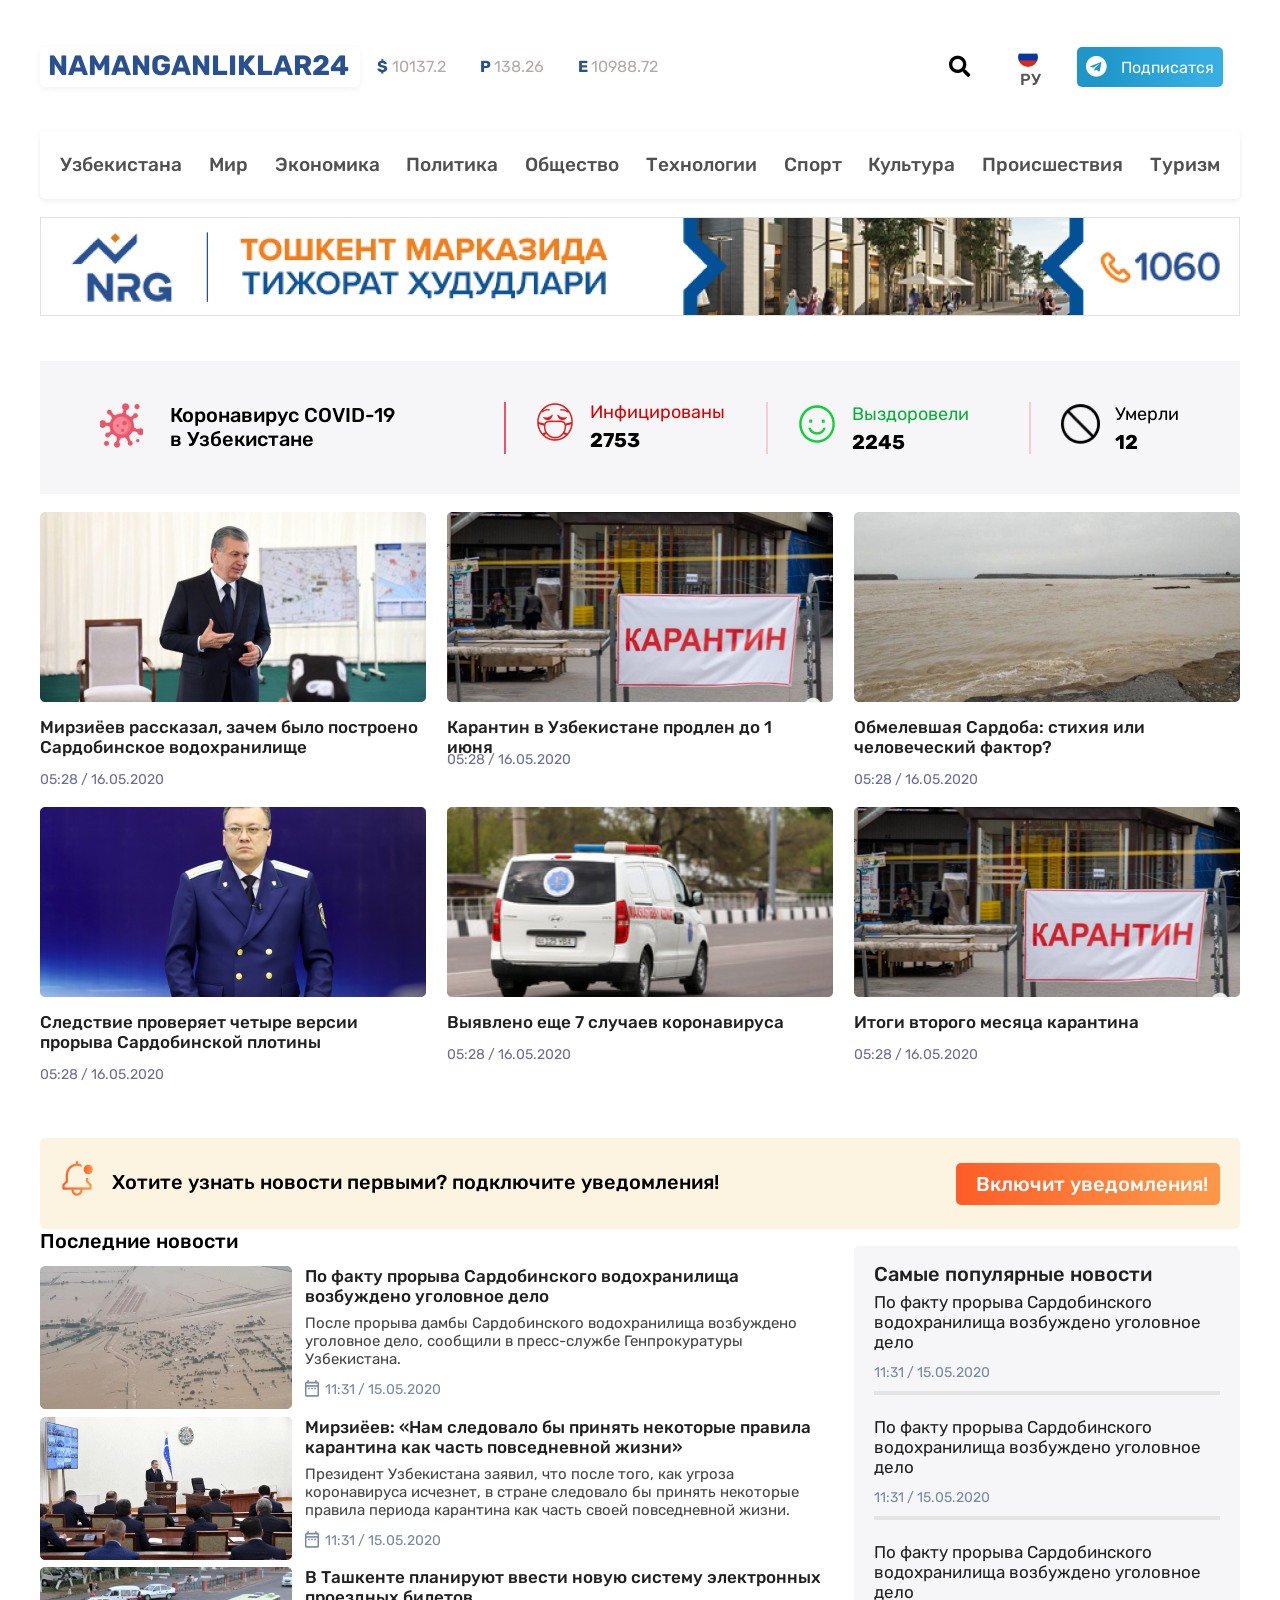
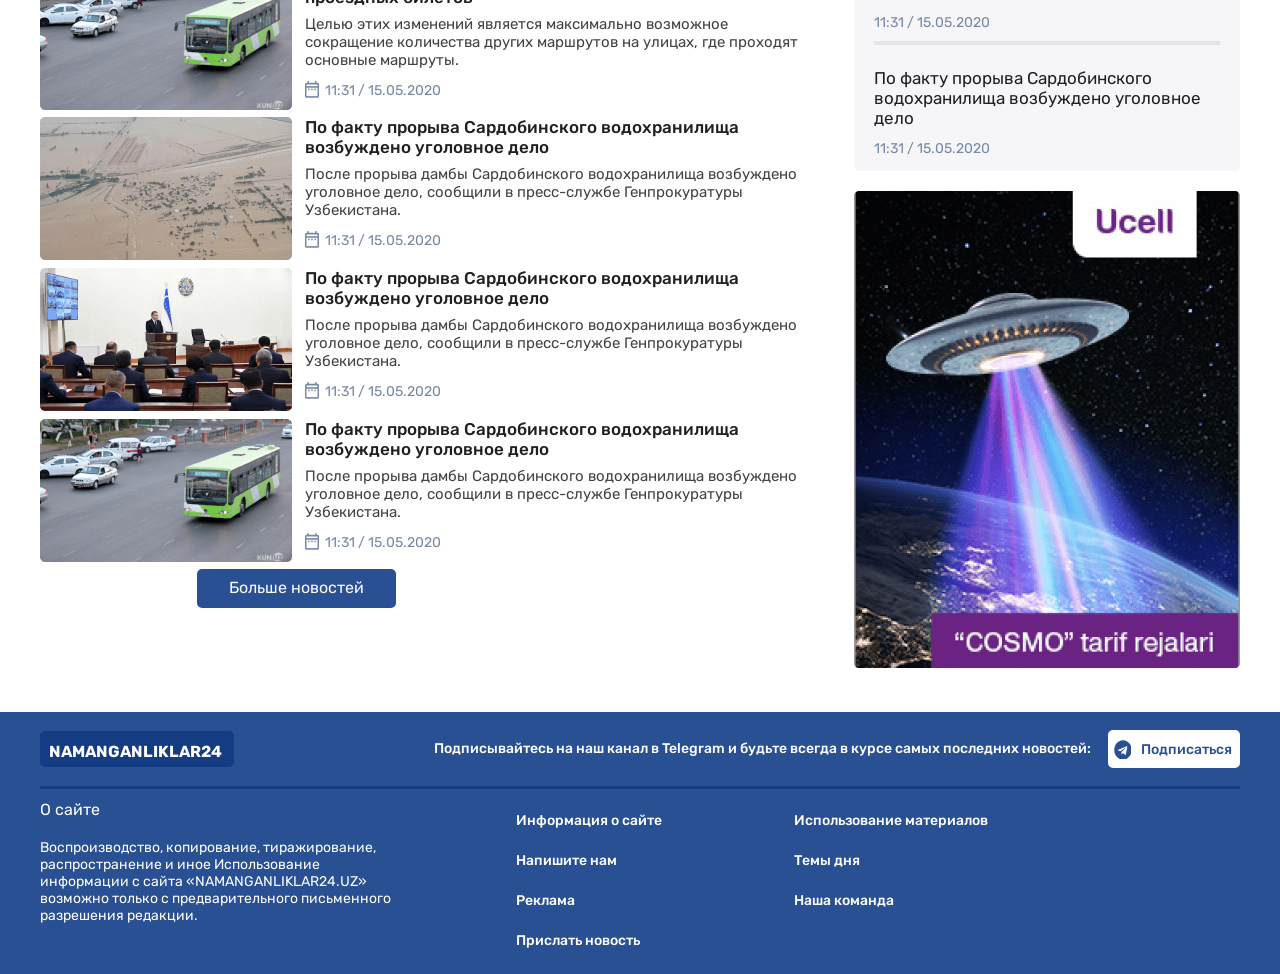
==== index.html @ d3df94a1 "all commit" ====
<!DOCTYPE html>
<html lang="en">
<head>
    <meta charset="UTF-8">
    <meta http-equiv="X-UA-Compatible" content="IE=edge">
    <meta name="viewport" content="width=device-width, initial-scale=1.0">
    <title>Namanganliklar-team 2</title>
    <link rel="preconnect" href="https://fonts.gstatic.com">
    <link href="https://fonts.googleapis.com/css2?family=Rubik:wght@400;500&display=swap" rel="stylesheet">
    <link rel="stylesheet" href="https://cdnjs.cloudflare.com/ajax/libs/font-awesome/5.15.3/css/all.min.css" integrity="sha512-iBBXm8fW90+nuLcSKlbmrPcLa0OT92xO1BIsZ+ywDWZCvqsWgccV3gFoRBv0z+8dLJgyAHIhR35VZc2oM/gI1w==" crossorigin="anonymous" referrerpolicy="no-referrer" />
    <link rel="stylesheet" href="./css/normilze.css">
    <link rel="stylesheet" href="./css/main.css">
</head>
<body>
    <header>
        <div class="header">
            <div class="container">
                <div class="box">
                    <div class="box__left left">
                        <a class="left__link" href="#">NAMANGANLIKLAR24</a>
                        <p class="left__lorem"><span class="left__span">$</span> 10137.2</p>
                        <p class="left__lorem"><span class="left__span">P </span>138.26 </p>
                        <p class="left__lorem"><span class="left__span">E </span>10988.72</p>
                    </div>
                    <div class="box__right right">
                        <button class="right__button" type="submit">
                            <i class="fas fa-search  fa-lg"></i>
                        </button>
                        <button class="right__button-logo button-logo" type="submit">
                            <img class="button-logo__img" src="./img/Group1.png" style="border-radius: 50%;" alt="image">
                            <span class="button-logo__text">РУ</span>
                        </button>
                        <button class="right__button-box " type="submit">
                            <i class="fab fa-telegram fa-lg"></i>
                            Подписатся</button>

                            <div class="modal__window">
                                <!-- <button class="show">Подписаться</button> -->
                                <div class="modal">
                                    <div class="modal-window">
                                        <p class="modal__text">
                                            Подписывайтесь на наш канал в Telegram и будьте всегда в курсе самых последних новостей:</p>
                                        <button class="modal__btn"><a href="#" class="modal__link">Подписаться</a></button>
                                        <button class="btn-close"><img src="./img/emojione_heavy-multiplication-x.svg" alt="X"></button>
                                    </div>
                                </div>
                            </div>
                    </div>

                </div>
                <div class="menu-logo menu-logo">
                    <ul class="menu__logo__menu menu">
                        <li class="menu__iytms"><a class="menu__link" href="write.html">Узбекистана</a></li>
                        <li class="menu__iytms"><a class="menu__link" href="#">Мир</a></li>
                        <li class="menu__iytms"><a class="menu__link" href="#">Экономика</a></li>
                        <li class="menu__iytms"><a class="menu__link" href="./politika.html">Политика</a></li>
                        <li class="menu__iytms"><a class="menu__link" href="#">Общество</a></li>
                        <li class="menu__iytms"><a class="menu__link" href="#">Технологии</a></li>
                        <li class="menu__iytms"><a class="menu__link" href="#">Спорт</a></li>
                        <li class="menu__iytms"><a class="menu__link" href="#">Культура</a></li>
                        <li class="menu__iytms"><a class="menu__link" href="#">Происшествия</a></li>
                        <li class="menu__iytms"><a class="menu__link" href="#">Туризм</a></li>
                    </ul>
                </div>
                <div class="img-logo">
                    <a href="https://google.com" target="_blank">
                        <img src="./img/nrg-banner2.jpg" alt="reklama">
                    </a>
                </div>
            </div>
        </div>
    </header>

    <main class="main">
        <section>
            <div class=" container diplay bg">
                <div class="box1">
                    <p class="box_text"> Коронавирус COVID-19 в Узбекистане</p>
                </div>
                <div class="box2">
                    <p class="box_text"> Инфицированы</p>
                    <span class="span">2753</span>
                </div>
                <div class="box3">
                    <p class="box_text"> Выздоровели</p>
                    <span class="span"> 2245</span>
                </div>
                <div class="box4">
                    <p class="box_text"> Умерли</p>
                    <span class="span">12</span>
                </div>
            </div>
        </section>

        <section>
            <div class="container diplay">
                <div class="widget">
                    <a class="link" href="https://www.google.ru/" target="_blank">
                        <img class="widget_img" src="img/prezident.png" alt="prezident">
                        <p class="widget_paragirif">Мирзиёев рассказал, зачем было построено Сардобинское водохранилище</p>
                        <span class=" widget_span">05:28 / 16.05.2020</span>
                    </a>
                </div>
                <div class="widget1">
                    <a class="link" href="https://www.google.ru/" target="_blank">
                        <img class="widget_img" src="img/karantin.png" alt="prezident">
                        <p class="widget_paragirifff">Карантин в Узбекистане продлен до 1 июня</p>
                        <span class="widget_span">05:28 / 16.05.2020</span>
                    </a>
                </div>
                <div class="widget">
                    <a class="link" href="https://www.google.ru/" target="_blank">
                        <img class="widget_img" src="img/sardoba.png" alt="prezident">
                        <p class="widget_paragirif">Обмелевшая Сардоба: стихия или человеческий фактор?</p>
                        <span class=" widget_span">05:28 / 16.05.2020</span>
                    </a>
                </div>
                <div class="widget">
                    <a class="link" href="https://www.google.ru/" target="_blank">
                        <img class="widget_img" src="img/prokuror.png" alt="prezident">
                        <p class="widget_paragirif">Следствие проверяет четыре версии прорыва Сардобинской плотины</p>
                        <span class=" widget_span">05:28 / 16.05.2020</span>
                    </a>
                </div>
                <div class="widget1">
                    <a class="link" href="https://www.google.ru/" target="_blank">
                        <img class="widget_img" src="img/tez-yordam.png" alt="prezident">
                        <p class="widget_paragirifff">Выявлено еще 7 случаев коронавируса</p>
                        <span class=" widget_span">05:28 / 16.05.2020</span>
                    </a>
                </div>
                <div class="widget1">
                    <a class="link" href="https://www.google.ru/">
                        <img class="widget_img" src="img/karantin.png" alt="prezident">
                        <p class="widget_paragirifff">Итоги второго месяца карантина</p>
                        <span class=" widget_span">05:28 / 16.05.2020</span>
                    </a>
                </div>
            </div>
            <div class="container2">
                <p class="container2_text"> Хотите узнать новости первыми? подключите уведомления!</p>
                <button class="buuton" type="submit">Включит уведомления!</button>
            </div>
        </section>

        <section class="last-news">
            <div class="container">
                <h3 class="last-news__title">
                    Последние новости
                </h3>
                <div class="wrapper">
                    <div class="ls-wrapper">
                        <div class="info-1">
                            <a href="#">
                                <h4 class="info-1__title">По факту прорыва Сардобинского водохранилища возбуждено уголовное дело</h4>
                                <p class="info-1__text">После прорыва дамбы Сардобинского водохранилища возбуждено уголовное дело, сообщили в пресс-службе Генпрокуратуры Узбекистана.
                                </p>
                            </a>
                            <time class="info-1__time">11:31 / 15.05.2020</time>
                        </div>
                        <div class="info-2">
                            <a href="#">
                                <h4 class="info-2__title">Мирзиёев: «Нам следовало бы принять некоторые правила карантина как часть повседневной жизни»</h4>
                                <p class="info-2__text">Президент Узбекистана заявил, что после того, как угроза коронавируса исчезнет, в стране следовало бы принять некоторые правила периода карантина как часть своей повседневной жизни.
                                </p>
                            </a>
                            <time class="info-2__time">11:31 / 15.05.2020</time>
                        </div>
                        <div class="info-3">
                            <a href="#">
                                <h4 class="info-3__title">В Ташкенте планируют ввести новую систему электронных проездных билетов
                                </h4>
                                <p class="info-3__text">Целью этих изменений является максимально возможное сокращение количества других маршрутов на улицах, где проходят основные маршруты.</p>
                            </a>
                            <time class="info-3__time">11:31 / 15.05.2020</time>
                        </div>
                        <div class="info-1">
                            <a href="#">
                                <h4 class="info-1__title">
                                    По факту прорыва Сардобинского водохранилища
                                    возбуждено уголовное дело</h4>
                                <p class="info-1__text">После прорыва дамбы Сардобинского водохранилища возбуждено уголовное дело, сообщили в пресс-службе Генпрокуратуры Узбекистана.
                                </p>
                            </a>
                            <time class="info-1__time">11:31 / 15.05.2020</time>
                        </div>
                        <div class="info-2">
                            <a href="#">
                                <h4 class="info-2__title"> По факту прорыва Сардобинского водохранилища возбуждено уголовное дело</h4>
                                <p class="info-2__text">После прорыва дамбы Сардобинского водохранилища возбуждено уголовное дело, сообщили в пресс-службе Генпрокуратуры Узбекистана. </p>
                            </a>
                            <time class="info-2__time">11:31 / 15.05.2020</time>
                        </div>
                        <div class="info-3">
                            <a href="#">
                                <h4 class="info-3__title">По факту прорыва Сардобинского водохранилища возбуждено уголовное дело</h4>
                                <p class="info-3__text">После прорыва дамбы Сардобинского водохранилища возбуждено уголовное дело, сообщили в пресс-службе Генпрокуратуры Узбекистана.
                                </p>
                            </a>
                            <time class="info-3__time">11:31 / 15.05.2020</time>
                        </div>
                        <p class="ls-wrapper__link">
                            <a class="ls-link__item" href="#">Больше новостей</a>
                        </p>
                    </div>
                    <acide>
                        <div class="rs-wrapper">
                            <h3 class="rs__title">Cамые популярные новости</h3>
                            <div class="best-info">
                                <p class="best-info__text">
                                    <a href="#">По факту прорыва Сардобинского водохранилища возбуждено уголовное дело</a>
                                </p>
                                <time class="best-info__time">11:31 / 15.05.2020</time>
                            </div>
                            <div class="best-info">
                                <p class="best-info__text"><a href="#">По факту прорыва Сардобинского водохранилища возбуждено уголовное дело</a></p>
                                <time class="best-info__time">11:31 / 15.05.2020</time>
                            </div>
                            <div class="best-info">
                                <p class="best-info__text"><a href="#">По факту прорыва Сардобинского водохранилища возбуждено уголовное дело</a></p>
                                <time class="best-info__time">11:31 / 15.05.2020</time>
                            </div>
                            <div class="best-info">
                                <p class="best-info__text"><a href="#">По факту прорыва Сардобинского водохранилища возбуждено уголовное дело</a></p>
                                <time class="best-info__time-plus">11:31 / 15.05.2020</time>
                            </div>
                        </div>
                        <a href="https://ucell.uz" target="_blank">
                            <img class="best-info__image" src="./img/41ucell.png" srcset="./img/41ucell.png 1x, ./img/41ucell@2x.png 2x" alt="ucell">
                        </a>
                    </acide>
                </div>
            </div>
        </section>
    </main>


    <footer class="footer">
        <div class="footer__container">
            <div class="footer__up">
                <h2 class="footer__heading">NAMANGANLIKLAR24</h2>
                <p class="footer__text">Подписывайтесь на наш канал в Telegram и будьте всегда в курсе самых последних новостей:</p>
                <button class="btn"><a href="#" class="footer__link">Подписаться</a></button>
            </div>
            <hr class="footer__line">
            <div class="footer__down">
                <div class="info">
                    <p class="info__text">О сайте</p>
                    <p class="text">Воспроизводство, копирование, тиражирование, распространение и иное Использование информации с сайта «NAMANGANLIKLAR24.UZ» возможно только с предварительного письменного разрешения редакции.</p>
                </div>
                <div class="footer__text">
                    <ul class="footer__menu">
                        <li><a class="menu__link" href="#">Информация о сайте </a></li>
                        <li><a class="menu__link" href="./cantacts.html">Напишите нам</a></li>
                        <li><a class="menu__link" href="#">Реклама </a></li>
                        <li><a class="menu__link" href="#">Прислать новость </a></li>
                    </ul>
                </div>
                <div class="footer__text">
                    <ul class="footer__menu">
                        <li><a class="menu__link" href="#">Использование материалов </a></li>
                        <li><a class="menu__link" href="#">Темы дня</a></li>
                        <li><a class="menu__link" href="#">Наша команда</a></li>
                </div>
            </div>
    
        </div>
    
    </footer>
</body>
</html>
---- css/normilze.css ----
/*! normalize.css v8.0.1 | MIT License | github.com/necolas/normalize.css */

/* Document
   ========================================================================== */

/**
 * 1. Correct the line height in all browsers.
 * 2. Prevent adjustments of font size after orientation changes in iOS.
 */

 html {
    line-height: 1.15; /* 1 */
    -webkit-text-size-adjust: 100%; /* 2 */
  }
  
  /* Sections
     ========================================================================== */
  
  /**
   * Remove the margin in all browsers.
   */
  
  body {
    margin: 0;
  }
  
  /**
   * Render the `main` element consistently in IE.
   */
  
  main {
    display: block;
  }
  
  /**
   * Correct the font size and margin on `h1` elements within `section` and
   * `article` contexts in Chrome, Firefox, and Safari.
   */
  
  h1 {
    font-size: 2em;
    margin: 0.67em 0;
  }
  
  /* Grouping content
     ========================================================================== */
  
  /**
   * 1. Add the correct box sizing in Firefox.
   * 2. Show the overflow in Edge and IE.
   */
  
  hr {
    box-sizing: content-box; /* 1 */
    height: 0; /* 1 */
    overflow: visible; /* 2 */
  }
  
  /**
   * 1. Correct the inheritance and scaling of font size in all browsers.
   * 2. Correct the odd `em` font sizing in all browsers.
   */
  
  pre {
    font-family: monospace, monospace; /* 1 */
    font-size: 1em; /* 2 */
  }
  
  /* Text-level semantics
     ========================================================================== */
  
  /**
   * Remove the gray background on active links in IE 10.
   */
  
  a {
    background-color: transparent;
  }
  
  /**
   * 1. Remove the bottom border in Chrome 57-
   * 2. Add the correct text decoration in Chrome, Edge, IE, Opera, and Safari.
   */
  
  abbr[title] {
    border-bottom: none; /* 1 */
    text-decoration: underline; /* 2 */
    text-decoration: underline dotted; /* 2 */
  }
  
  /**
   * Add the correct font weight in Chrome, Edge, and Safari.
   */
  
  b,
  strong {
    font-weight: bolder;
  }
  
  /**
   * 1. Correct the inheritance and scaling of font size in all browsers.
   * 2. Correct the odd `em` font sizing in all browsers.
   */
  
  code,
  kbd,
  samp {
    font-family: monospace, monospace; /* 1 */
    font-size: 1em; /* 2 */
  }
  
  /**
   * Add the correct font size in all browsers.
   */
  
  small {
    font-size: 80%;
  }
  
  /**
   * Prevent `sub` and `sup` elements from affecting the line height in
   * all browsers.
   */
  
  sub,
  sup {
    font-size: 75%;
    line-height: 0;
    position: relative;
    vertical-align: baseline;
  }
  
  sub {
    bottom: -0.25em;
  }
  
  sup {
    top: -0.5em;
  }
  
  /* Embedded content
     ========================================================================== */
  
  /**
   * Remove the border on images inside links in IE 10.
   */
  
  img {
    border-style: none;
  }
  
  /* Forms
     ========================================================================== */
  
  /**
   * 1. Change the font styles in all browsers.
   * 2. Remove the margin in Firefox and Safari.
   */
  
  button,
  input,
  optgroup,
  select,
  textarea {
    font-family: inherit; /* 1 */
    font-size: 100%; /* 1 */
    line-height: 1.15; /* 1 */
    margin: 0; /* 2 */
  }
  
  /**
   * Show the overflow in IE.
   * 1. Show the overflow in Edge.
   */
  
  button,
  input { /* 1 */
    overflow: visible;
  }
  
  /**
   * Remove the inheritance of text transform in Edge, Firefox, and IE.
   * 1. Remove the inheritance of text transform in Firefox.
   */
  
  button,
  select { /* 1 */
    text-transform: none;
  }
  
  /**
   * Correct the inability to style clickable types in iOS and Safari.
   */
  
  button,
  [type="button"],
  [type="reset"],
  [type="submit"] {
    -webkit-appearance: button;
  }
  
  /**
   * Remove the inner border and padding in Firefox.
   */
  
  button::-moz-focus-inner,
  [type="button"]::-moz-focus-inner,
  [type="reset"]::-moz-focus-inner,
  [type="submit"]::-moz-focus-inner {
    border-style: none;
    padding: 0;
  }
  
  /**
   * Restore the focus styles unset by the previous rule.
   */
  
  button:-moz-focusring,
  [type="button"]:-moz-focusring,
  [type="reset"]:-moz-focusring,
  [type="submit"]:-moz-focusring {
    outline: 1px dotted ButtonText;
  }
  
  /**
   * Correct the padding in Firefox.
   */
  
  fieldset {
    padding: 0.35em 0.75em 0.625em;
  }
  
  /**
   * 1. Correct the text wrapping in Edge and IE.
   * 2. Correct the color inheritance from `fieldset` elements in IE.
   * 3. Remove the padding so developers are not caught out when they zero out
   *    `fieldset` elements in all browsers.
   */
  
  legend {
    box-sizing: border-box; /* 1 */
    color: inherit; /* 2 */
    display: table; /* 1 */
    max-width: 100%; /* 1 */
    padding: 0; /* 3 */
    white-space: normal; /* 1 */
  }
  
  /**
   * Add the correct vertical alignment in Chrome, Firefox, and Opera.
   */
  
  progress {
    vertical-align: baseline;
  }
  
  /**
   * Remove the default vertical scrollbar in IE 10+.
   */
  
  textarea {
    overflow: auto;
  }
  
  /**
   * 1. Add the correct box sizing in IE 10.
   * 2. Remove the padding in IE 10.
   */
  
  [type="checkbox"],
  [type="radio"] {
    box-sizing: border-box; /* 1 */
    padding: 0; /* 2 */
  }
  
  /**
   * Correct the cursor style of increment and decrement buttons in Chrome.
   */
  
  [type="number"]::-webkit-inner-spin-button,
  [type="number"]::-webkit-outer-spin-button {
    height: auto;
  }
  
  /**
   * 1. Correct the odd appearance in Chrome and Safari.
   * 2. Correct the outline style in Safari.
   */
  
  [type="search"] {
    -webkit-appearance: textfield; /* 1 */
    outline-offset: -2px; /* 2 */
  }
  
  /**
   * Remove the inner padding in Chrome and Safari on macOS.
   */
  
  [type="search"]::-webkit-search-decoration {
    -webkit-appearance: none;
  }
  
  /**
   * 1. Correct the inability to style clickable types in iOS and Safari.
   * 2. Change font properties to `inherit` in Safari.
   */
  
  ::-webkit-file-upload-button {
    -webkit-appearance: button; /* 1 */
    font: inherit; /* 2 */
  }
  
  /* Interactive
     ========================================================================== */
  
  /*
   * Add the correct display in Edge, IE 10+, and Firefox.
   */
  
  details {
    display: block;
  }
  
  /*
   * Add the correct display in all browsers.
   */
  
  summary {
    display: list-item;
  }
  
  /* Misc
     ========================================================================== */
  
  /**
   * Add the correct display in IE 10+.
   */
  
  template {
    display: none;
  }
  
  /**
   * Add the correct display in IE 10.
   */
  
  [hidden] {
    display: none;
  }
---- css/main.css ----
* {
  margin: 0;
  padding: 0;
  -webkit-box-sizing: border-box;
          box-sizing: border-box;
}

body {
  font-family: 'Rubik', sans-serif;
  font-weight: 400;
}

ul {
  list-style-type: none;
}

a {
  text-decoration: none;
}

.container {
  width: 1200px;
  margin: 0 auto;
}

.header__bg {
  background-color: #F6F6F9;
  padding-bottom: 23px;
}

.header {
  display: -webkit-box;
  display: -ms-flexbox;
  display: flex;
  -webkit-box-pack: justify;
      -ms-flex-pack: justify;
          justify-content: space-between;
}

.header .box {
  display: -webkit-box;
  display: -ms-flexbox;
  display: flex;
  -webkit-box-pack: justify;
      -ms-flex-pack: justify;
          justify-content: space-between;
  padding-top: 47px;
}

.header .box .box__left {
  display: -webkit-box;
  display: -ms-flexbox;
  display: flex;
  -webkit-box-align: center;
      -ms-flex-align: center;
          align-items: center;
}

.header .box .box__left .left__link {
  display: inline-block;
  width: 320px;
  padding: 3px 6px 4px 8px;
  background: #FFFFFF;
  -webkit-box-shadow: 0px 2px 6px rgba(202, 202, 202, 0.25);
          box-shadow: 0px 2px 6px rgba(202, 202, 202, 0.25);
  border-radius: 5px;
  color: #295091;
  font-weight: bold;
  font-size: 28px;
}

.header .box .box__left .left__lorem {
  margin: 0 17px;
  font-size: 16px;
  color: #b3aaaa;
}

.header .box .box__left .left__lorem .left__span {
  color: #285193;
  font-weight: bold;
}

.header .box .box__right {
  display: -webkit-box;
  display: -ms-flexbox;
  display: flex;
  -webkit-box-pack: justify;
      -ms-flex-pack: justify;
          justify-content: space-between;
  width: 300px;
}

.header .box .box__right .right__button {
  border: none;
  cursor: pointer;
  background-color: #fff;
  width: 38.1px;
  height: 40px;
  border-radius: 5px;
}

.header .box .box__right .right__button-logo {
  border: none;
  cursor: pointer;
  width: 64.76px;
  height: 40px;
  background: #FFFFFF;
  border-radius: 5px;
  padding: 0 9px;
}

.header .box .box__right .right__button-logo .button-logo__text {
  margin-left: 5px;
  font-size: 16px;
  color: #535353;
  font-weight: 500;
}

.header .box .box__right .right__button-box {
  border: none;
  cursor: pointer;
  background-color: transparent;
  width: 146px;
  height: 40px;
  color: #ffff;
  background: -webkit-gradient(linear, left top, right top, color-stop(15.07%, #1E96C8), color-stop(85.96%, #37AEE2));
  background: linear-gradient(90deg, #1E96C8 15.07%, #37AEE2 85.96%);
  border-radius: 5px;
}

.header .box .box__right .right__button-box .fab {
  margin-right: 10px;
}

.header .menu-logo {
  background-color: #FFFFFF;
  -webkit-box-shadow: 0px 2px 5px rgba(159, 159, 159, 0.19);
          box-shadow: 0px 2px 5px rgba(159, 159, 159, 0.19);
  border-radius: 5px;
  margin-top: 44px;
}

.header .menu-logo .menu__logo__menu {
  display: -webkit-box;
  display: -ms-flexbox;
  display: flex;
  height: 68px;
  width: 1200px;
  -webkit-box-align: center;
      -ms-flex-align: center;
          align-items: center;
  -webkit-box-pack: justify;
      -ms-flex-pack: justify;
          justify-content: space-between;
  padding: 0 20px;
  -webkit-transition: .5s ease all;
  transition: .5s ease all;
}

.header .menu-logo .menu__logo__menu .menu__iytms .menu__link {
  font-weight: 500;
  font-size: 19px;
  color: #515151;
}

.header .menu-logo .menu__logo__menu .menu__iytms .menu__link:hover {
  color: #295093;
}

.header .img-logo {
  height: 99px;
  margin-top: 18px;
}

.bg {
  background-color: #F6F6F9;
  margin-top: 45px;
}

.diplay {
  display: -webkit-box;
  display: -ms-flexbox;
  display: flex;
  -webkit-box-align: center;
      -ms-flex-align: center;
          align-items: center;
  -webkit-box-pack: justify;
      -ms-flex-pack: justify;
          justify-content: space-between;
  -ms-flex-wrap: wrap;
      flex-wrap: wrap;
}

.span {
  font-weight: bold;
  color: #000000;
  font-size: 20px;
}

.box1 {
  position: relative;
  width: 232px;
  height: 50px;
  font-style: normal;
  font-weight: 500;
  font-size: 20px;
  line-height: 24px;
  color: #000000;
  margin-left: 130px;
}

.box1::before {
  position: absolute;
  display: inline-block;
  content: "";
  left: -70px;
  width: 43px;
  height: 45px;
  background-image: url(../img/icon-covid.png);
  background-repeat: no-repeat;
}

.box2 {
  position: relative;
  width: 161px;
  height: 52px;
  font-style: normal;
  font-weight: normal;
  font-size: 18px;
  line-height: 21px;
  color: #DB0000;
  margin-top: 40px;
  margin-bottom: 40px;
  padding-left: 84px;
  border-left: 2px solid #EB5569;
}

.box2::before {
  position: absolute;
  display: inline-block;
  content: "";
  left: 30px;
  width: 43px;
  height: 45px;
  background-image: url(../img/icon-infected.png);
  background-repeat: no-repeat;
}

.box3 {
  position: relative;
  width: 161px;
  height: 52px;
  font-style: normal;
  font-weight: normal;
  font-size: 18px;
  line-height: 21px;
  color: #05B135;
  margin-top: 41px;
  margin-bottom: 40px;
  padding-top: 2px;
  padding-left: 84px;
  border-left: 2px solid #F4CCD1;
}

.box3::before {
  position: absolute;
  display: inline-block;
  content: "";
  left: 30px;
  width: 43px;
  height: 45px;
  background-image: url(../img/icon-recovered.png);
  background-repeat: no-repeat;
}

.box4 {
  position: relative;
  width: 161px;
  height: 52px;
  font-style: normal;
  font-weight: normal;
  font-size: 18px;
  line-height: 21px;
  color: #000000;
  margin-right: 50px;
  margin-top: 41px;
  margin-bottom: 40px;
  padding-top: 2px;
  padding-left: 84px;
  border-left: 2px solid  #F4CCD1;
}

.box4::before {
  position: absolute;
  display: inline-block;
  content: "";
  left: 30px;
  width: 43px;
  height: 45px;
  background-image: url(../img/icon-dead.png);
  background-repeat: no-repeat;
  background-size: 90%;
}

.link {
  text-decoration: none;
}

.box_text {
  margin-bottom: 7px;
}

.container1 {
  width: 1200px;
  height: 133px;
  display: -webkit-box;
  display: -ms-flexbox;
  display: flex;
  -webkit-box-align: center;
      -ms-flex-align: center;
          align-items: center;
  -webkit-box-pack: justify;
      -ms-flex-pack: justify;
          justify-content: space-between;
  margin: 0 auto;
  -ms-flex-wrap: wrap;
      flex-wrap: wrap;
}

.widget {
  width: 386px;
}

.widget1 {
  margin-top: -20px;
}

.widget_img {
  width: 386px;
  height: 190px;
  margin-top: 18px;
}

.widget_paragirif {
  width: 380px;
  height: 42px;
  font-style: normal;
  font-weight: 500;
  font-size: 17px;
  line-height: 20px;
  color: #202020;
  margin-top: 11px;
  margin-bottom: 11px;
}

.widget_paragirifff {
  width: 370px;
  height: 22px;
  font-style: normal;
  font-weight: 500;
  font-size: 17px;
  line-height: 20px;
  color: #202020;
  margin-top: 11px;
  margin-bottom: 11px;
}

.widget_span {
  width: 125px;
  height: 19px;
  font-style: normal;
  font-weight: normal;
  font-size: 14px;
  line-height: 17px;
  color: #6B6D97;
}

.container2 {
  width: 1200px;
  height: 91px;
  background: rgba(239, 186, 84, 0.18);
  border-radius: 5px;
  display: -webkit-box;
  display: -ms-flexbox;
  display: flex;
  -webkit-box-align: center;
      -ms-flex-align: center;
          align-items: center;
  -webkit-box-pack: justify;
      -ms-flex-pack: justify;
          justify-content: space-between;
  margin: 0 auto;
}

.container2 {
  margin-top: 54px;
}

.container2_text {
  position: relative;
  width: 610px;
  height: 26px;
  margin-left: 72px;
  font-style: normal;
  font-weight: 500;
  font-size: 20px;
  line-height: 24px;
  color: #000000;
}

.container2_text::before {
  position: absolute;
  content: "";
  left: -50px;
  bottom: 0.5px;
  width: 31px;
  height: 35px;
  background-image: url(../img/bell-icon.png);
  cursor: pointer;
}

.buuton {
  width: 264px;
  height: 42px;
  font-weight: 500;
  font-size: 20px;
  line-height: 24px;
  color: #FFFFFF;
  outline: none;
  border: none;
  margin: 25px 20px 24px;
  padding: 8px 8px 8px 15px;
  background: -webkit-gradient(linear, left top, right top, from(#FE5C28), color-stop(88.43%, rgba(255, 139, 54, 0.9)));
  background: linear-gradient(90deg, #FE5C28 0%, rgba(255, 139, 54, 0.9) 88.43%);
  border-radius: 5px;
  cursor: pointer;
}

.modal {
  position: fixed;
  top: 0;
  left: 0;
  width: 100%;
  height: 100%;
  display: -webkit-box;
  display: -ms-flexbox;
  display: flex;
  -webkit-box-align: center;
      -ms-flex-align: center;
          align-items: center;
  -webkit-box-pack: center;
      -ms-flex-pack: center;
          justify-content: center;
  visibility: hidden;
  z-index: 10;
  opacity: 0;
  background-color: rgba(68, 81, 102, 0.24);
  -webkit-transition: all .09s ease;
  transition: all .09s ease;
}

.show {
  visibility: visible;
  z-index: 100;
  opacity: 1;
}

.modal-window {
  position: relative;
  z-index: 5;
  width: 819px;
  padding: 46px 0 32px 0;
  background-color: #fff;
  -webkit-box-shadow: 0px 0px 30px rgba(86, 86, 86, 0.25);
          box-shadow: 0px 0px 30px rgba(86, 86, 86, 0.25);
  border-radius: 5px;
}

.modal__text {
  font-weight: 500;
  font-size: 26px;
  line-height: 31px;
  text-align: center;
  color: #295093;
  width: 678px;
  height: 62px;
  margin-left: 78px;
}

.modal__btn {
  position: relative;
  background: -webkit-gradient(linear, left top, right top, color-stop(15.07%, #1E96C8), color-stop(85.96%, #37AEE2));
  background: linear-gradient(90deg, #1E96C8 15.07%, #37AEE2 85.96%);
  border-radius: 5px;
  padding: 17px 19px 12px 56px;
  width: 223px;
  height: 61px;
  border: none;
  margin-left: 305px;
  margin-top: 30px;
}

.modal__link {
  text-decoration: none;
  font-weight: 500;
  font-size: 24px;
  line-height: 28px;
  color: #FFFFFF;
}

.modal__btn::before {
  position: absolute;
  content: '';
  background: url("../img/cib_telegram.svg");
  width: 31px;
  height: 31px;
  margin-left: -50px;
}

.btn-close {
  cursor: pointer;
  border: none;
  background: none;
  width: 16px;
  height: 16px;
  position: absolute;
  right: 20px;
  top: 15px;
}

* {
  margin: 0;
  padding: 0;
}

:root {
  --background-color: #295093;
  --main-color: #ffffff;
  --line-color: #133C82;
}

.footer {
  background-color: var(--background-color);
  width: 100%;
  padding: 18px 0 13px;
  margin-top: 40px;
}

.footer__container {
  max-width: 1200px;
  margin: 0 auto;
}

.footer__up {
  display: -webkit-box;
  display: -ms-flexbox;
  display: flex;
  -webkit-box-align: center;
      -ms-flex-align: center;
          align-items: center;
  -webkit-box-pack: justify;
      -ms-flex-pack: justify;
          justify-content: space-between;
}

.footer__up .footer__heading {
  color: var(--main-color);
  font-weight: bold;
  font-size: 16px;
  line-height: 19px;
  background-color: var(--line-color);
  border-radius: 5px;
  /* transform: matrix(1, 0, 0, -1, 0, 0); */
  padding: 11px 12px 6px 9px;
  margin-right: 200px;
}

.footer__up .footer__text {
  font-weight: 500;
  font-size: 14px;
  line-height: 17px;
  color: var(--main-color);
}

.footer__up .btn {
  width: 132px;
  height: 38px;
  padding: 10px 11px 9px 33px;
  border-radius: 5px;
  background-color: var(--main-color);
  position: relative;
  border: none;
  cursor: pointer;
}

.footer__up .footer__link {
  color: var(--background-color);
  font-weight: 500;
  text-decoration: none;
  font-size: 14px;
  line-height: 17px;
}

.footer__up .btn::before {
  content: '';
  position: absolute;
  background: url("../img/Vector.svg");
  width: 17px;
  height: 19px;
  margin-left: -27px;
}

.footer__text {
  margin-right: 17px;
}

.footer__line {
  margin-top: 18px;
  background-color: var(--line-color);
  height: 3px;
  border: none;
}

.footer__down {
  display: -webkit-box;
  display: -ms-flexbox;
  display: flex;
  -webkit-box-align: start;
      -ms-flex-align: start;
          align-items: flex-start;
  margin-top: 12px;
}

.footer__down .text {
  width: 365px;
  height: 121px;
  margin-right: 111px;
  color: #fff;
  line-height: 17px;
  font-size: 14px;
}

.footer__down .info__text {
  margin-bottom: 20px;
  color: #fff;
}

.footer__down .footer__menu {
  list-style-type: none;
}

.footer__down .menu__link {
  font-weight: 500;
  font-size: 14px;
  line-height: 40px;
  color: var(--main-color);
  text-decoration: none;
  margin-right: 115px;
}

.last-news__title {
  font-weight: 500;
  font-size: 20px;
  line-height: 24px;
  margin-bottom: 13px;
}

.wrapper {
  display: -webkit-box;
  display: -ms-flexbox;
  display: flex;
  -webkit-box-pack: justify;
      -ms-flex-pack: justify;
          justify-content: space-between;
}

.wrapper .ls-wrapper .info-1 {
  width: 512px;
  height: 143px;
  padding-left: 265px;
  text-decoration: none;
  position: relative;
  margin-bottom: 8px;
}

.wrapper .ls-wrapper .info-1:before {
  position: absolute;
  content: url("../img/21sardoba.png");
  width: 252px;
  height: 143px;
  left: 0;
}

.wrapper .ls-wrapper .info-1 .info-1__title {
  width: 434px;
  font-weight: 500;
  font-size: 17px;
  line-height: 20px;
  color: #202020;
  margin-bottom: 8px;
}

.wrapper .ls-wrapper .info-1 .info-1__text {
  width: 512px;
  font-size: 15px;
  line-height: 18px;
  color: #434343;
  margin-bottom: 12px;
}

.wrapper .ls-wrapper .info-1 .info-1__time {
  font-size: 14px;
  line-height: 17px;
  color: #7688A4;
  position: relative;
  padding-left: 20px;
}

.wrapper .ls-wrapper .info-1 .info-1__time:before {
  position: absolute;
  content: url("../img/Vectorcalendar.png");
  width: 252px;
  height: 143px;
  left: 0;
}

.wrapper .ls-wrapper .info-2 {
  width: 512px;
  padding-left: 265px;
  text-decoration: none;
  position: relative;
  margin-bottom: 18px;
}

.wrapper .ls-wrapper .info-2:before {
  position: absolute;
  content: url("../img/23pre-speech.png");
  width: 252px;
  height: 143px;
  left: 0;
}

.wrapper .ls-wrapper .info-2 .info-2__title {
  width: 507px;
  font-weight: 500;
  font-size: 17px;
  line-height: 20px;
  color: #202020;
  margin-bottom: 8px;
}

.wrapper .ls-wrapper .info-2 .info-2__text {
  width: 512px;
  font-size: 15px;
  line-height: 18px;
  color: #434343;
  margin-bottom: 12px;
}

.wrapper .ls-wrapper .info-2 .info-2__time {
  font-size: 14px;
  line-height: 17px;
  color: #7688A4;
  position: relative;
  padding-left: 20px;
}

.wrapper .ls-wrapper .info-2 .info-2__time:before {
  position: absolute;
  content: url("../img/Vectorcalendar.png");
  width: 252px;
  height: 143px;
  left: 0;
}

.wrapper .ls-wrapper .info-3 {
  width: 512px;
  padding-left: 265px;
  text-decoration: none;
  position: relative;
  margin-bottom: 18px;
}

.wrapper .ls-wrapper .info-3:before {
  position: absolute;
  content: url("../img/24bus-in-way.png");
  width: 252px;
  height: 143px;
  left: 0;
}

.wrapper .ls-wrapper .info-3 .info-3__title {
  width: 523px;
  font-weight: 500;
  font-size: 17px;
  line-height: 20px;
  color: #202020;
  margin-bottom: 8px;
}

.wrapper .ls-wrapper .info-3 .info-3__text {
  width: 512px;
  font-size: 15px;
  line-height: 18px;
  color: #434343;
  margin-bottom: 12px;
}

.wrapper .ls-wrapper .info-3 .info-3__time {
  font-size: 14px;
  line-height: 17px;
  color: #7688A4;
  position: relative;
  padding-left: 20px;
}

.wrapper .ls-wrapper .info-3 .info-3__time:before {
  position: absolute;
  content: url("../img/Vectorcalendar.png");
  width: 252px;
  height: 143px;
  left: 0;
}

.wrapper .ls-wrapper .ls-wrapper__link {
  text-align: center;
}

.wrapper .ls-wrapper .ls-wrapper__link .ls-link__item {
  display: inline-block;
  padding: 10px 32px;
  border-radius: 5px;
  background-color: #295093;
  color: #fff;
  text-decoration: none;
}

.wrapper .rs-wrapper {
  width: 386px;
  height: 525px;
  background-color: #F6F6F9;
  border-radius: 5px;
  padding: 16px 19px 18px 20px;
  margin-top: -20px;
  -webkit-box-sizing: border-box;
          box-sizing: border-box;
}

.wrapper .rs-wrapper .rs__title {
  font-weight: 500;
  font-size: 20px;
  line-height: 24px;
  color: #202020;
  margin-bottom: 6px;
}

.wrapper .rs-wrapper .best-info {
  padding-bottom: 36px;
}

.wrapper .rs-wrapper .best-info .best-info__text {
  font-size: 17px;
  line-height: 20px;
  color: #202020;
  margin-bottom: 11px;
}

.wrapper .rs-wrapper .best-info .best-info__text a {
  color: #202020;
}

.wrapper .rs-wrapper .best-info .best-info__time {
  font-size: 14px;
  line-height: 17px;
  color: #7688A4;
  margin-bottom: 14px;
  position: relative;
  padding-bottom: 14px;
}

.wrapper .rs-wrapper .best-info .best-info__time::after {
  position: absolute;
  content: '';
  width: 346px;
  height: 4px;
  background-color: #e4e4e4;
  left: 0;
  bottom: 0;
  margin: 0 auto;
}

.wrapper .rs-wrapper .best-info .best-info__time-plus {
  font-size: 14px;
  line-height: 17px;
  color: #7688A4;
  margin-bottom: 14px;
}

.wrapper acide .best-info__image {
  margin-top: 20px;
}

.registretion {
  background-color: #fff;
  padding: 20px;
}

.registretion .registretion__title {
  font-size: 24px;
  font-weight: 500;
  margin-bottom: 20px;
}

.registretion .container {
  display: -webkit-box;
  display: -ms-flexbox;
  display: flex;
  -webkit-box-orient: horizontal;
  -webkit-box-direction: normal;
      -ms-flex-direction: row;
          flex-direction: row;
}

.registretion .container .registretion__form-group {
  width: 50%;
  display: -webkit-box;
  display: -ms-flexbox;
  display: flex;
  -webkit-box-orient: vertical;
  -webkit-box-direction: normal;
      -ms-flex-direction: column;
          flex-direction: column;
  -webkit-box-align: start;
      -ms-flex-align: start;
          align-items: flex-start;
}

.registretion .container .registretion__form-group .form-group__inpud {
  width: 600px;
  height: 50px;
  background-color: #F1F1F1;
  padding-left: 10px;
  margin-bottom: 20px;
  border: 2px solid #cfcdcd;
  border-radius: 4px;
  outline: none;
}

.registretion .container .registretion__form-group .form-group__textarea {
  width: 600px;
  height: 307px;
  background-color: #F1F1F1;
  border: 2px solid #cfcdcd;
  border-radius: 5px;
  outline: none;
  padding: 10px;
  resize: none;
  margin-bottom: 20px;
}

.registretion .container .registretion__form-group .input {
  visibility: hidden;
  position: absolute;
}

.registretion .container .registretion__form-group .label {
  position: relative;
  display: inline-block;
  color: #888;
  padding: 15px 55px 14px 26px;
  border: 2px solid rgba(40, 81, 147, 0.3);
  border-radius: 5px;
  background-color: #F1F1F1;
}

.registretion .container .registretion__form-group .label::after {
  content: '';
  position: absolute;
  bottom: 12px;
  right: 19px;
  background-image: url(../img/Frame.svg);
  background-repeat: no-repeat;
  background-size: cover;
  width: 24px;
  height: 24px;
}

.registretion .container .registretion__form-group .input__password {
  display: -webkit-box;
  display: -ms-flexbox;
  display: flex;
  -webkit-box-align: center;
      -ms-flex-align: center;
          align-items: center;
}

.registretion .container .registretion__form-group .input__password .form-group__password {
  width: 221px;
  height: 50px;
  background-color: #F1F1F1;
  border: 2px solid #cfcdcd;
  border-radius: 5px;
  outline: none;
  padding-left: 10px;
  margin: 20px 0;
  margin-right: 18px;
}

.registretion .container .registretion__form-group .input__password .label__password {
  display: inline-block;
}

.registretion .container .registretion__form-group .form-group__btn {
  display: inline-block;
  width: 221px;
  height: 50px;
  background-color: #295093;
  border: none;
  border-radius: 5px;
  cursor: pointer;
  font-size: 18px;
  font-weight: 700;
  color: #fff;
}

.registretion .container .registretion__section {
  width: 50%;
  display: -webkit-box;
  display: -ms-flexbox;
  display: flex;
  -webkit-box-pack: center;
      -ms-flex-pack: center;
          justify-content: center;
  background-color: #fff;
}

.registretion .container .registretion__section .section__content {
  width: 510px;
  height: 280px;
  -webkit-box-shadow: -6px 8px 9px rgba(41, 80, 145, 0.25);
          box-shadow: -6px 8px 9px rgba(41, 80, 145, 0.25);
  border-radius: 5px;
  padding: 20px 20px 0;
}

.registretion .container .registretion__section .section__content .content__title {
  font-size: 28px;
  font-weight: 700;
  color: #295091;
  text-align: end;
  text-transform: uppercase;
}

.registretion .container .registretion__section .section__content .content__item {
  display: -webkit-box;
  display: -ms-flexbox;
  display: flex;
  -webkit-box-orient: horizontal;
  -webkit-box-direction: normal;
      -ms-flex-direction: row;
          flex-direction: row;
  -webkit-box-align: center;
      -ms-flex-align: center;
          align-items: center;
  -webkit-box-pack: justify;
      -ms-flex-pack: justify;
          justify-content: space-between;
}

.registretion .container .registretion__section .section__content .content__item .content__item-text {
  font-size: 18px;
  font-weight: 400;
  font-style: normal;
  color: #888;
  margin: 16px 0;
}

.registretion .container .registretion__section .section__content .content__item .content__item-link {
  text-decoration: none;
  color: #888;
}

.registretion .container .registretion__section .section__content .content__item .content__item-icons {
  display: -webkit-box;
  display: -ms-flexbox;
  display: flex;
  -webkit-box-orient: horizontal;
  -webkit-box-direction: normal;
      -ms-flex-direction: row;
          flex-direction: row;
}

.registretion .container .registretion__section .section__content .content__item .content__item-icons .icon {
  font-size: 23px;
  padding: 0 10px;
  color: #295091;
}

.registretion .container .registretion__section .section__content .content__item .content__item-btn {
  width: 150px;
  height: 33px;
  background-color: #295091;
  border: none;
  border-radius: 5px;
  cursor: pointer;
  font-size: 18px;
  font-weight: 400;
  color: #fff;
}

.registretion .container .registretion__section .section__content .content__item .content__item-btn .fab {
  margin-left: 10px;
}

.registretion .container .registretion__section .section__content .content__item .content__item-shops {
  background-color: #D6DEEA;
  width: 111px;
  height: 33px;
  border-radius: 5px;
  padding: 6px 10px;
  position: relative;
  outline: none;
  border: none;
}

.registretion .container .registretion__section .section__content .content__item .content__item-shops .shops__title {
  display: -webkit-box;
  display: -ms-flexbox;
  display: flex;
  -webkit-box-pack: end;
      -ms-flex-pack: end;
          justify-content: flex-end;
  -webkit-box-align: center;
      -ms-flex-align: center;
          align-items: center;
  font-size: 12px;
  font-weight: 600;
  color: #295091;
}

.registretion .container .registretion__section .section__content .content__item .content__item-shops .shops__text {
  display: -webkit-box;
  display: -ms-flexbox;
  display: flex;
  -webkit-box-pack: end;
      -ms-flex-pack: end;
          justify-content: flex-end;
  -webkit-box-align: center;
      -ms-flex-align: center;
          align-items: center;
  font-size: 10px;
  color: #295091;
}

.registretion .container .registretion__section .section__content .content__item .content__item-shops::before {
  content: "";
  width: 30px;
  height: 30px;
  position: absolute;
  left: 0;
  top: 0;
  background-image: url(..//img/images2.png);
  background-position: center;
  background-size: cover;
  background-repeat: no-repeat;
}

.registretion .container .registretion__section .section__content .content__item .content__item-shops2 {
  background-color: #D6DEEA;
  width: 111px;
  height: 33px;
  border-radius: 5px;
  padding: 6px 10px;
  position: relative;
  outline: none;
  border: none;
}

.registretion .container .registretion__section .section__content .content__item .content__item-shops2 .shops__title {
  display: -webkit-box;
  display: -ms-flexbox;
  display: flex;
  -webkit-box-pack: end;
      -ms-flex-pack: end;
          justify-content: flex-end;
  -webkit-box-align: center;
      -ms-flex-align: center;
          align-items: center;
  font-size: 12px;
  font-weight: 600;
  color: #295091;
}

.registretion .container .registretion__section .section__content .content__item .content__item-shops2 .shops__text {
  display: -webkit-box;
  display: -ms-flexbox;
  display: flex;
  -webkit-box-pack: end;
      -ms-flex-pack: end;
          justify-content: flex-end;
  -webkit-box-align: center;
      -ms-flex-align: center;
          align-items: center;
  font-size: 10px;
  color: #295091;
}

.registretion .container .registretion__section .section__content .content__item .content__item-shops2::before {
  content: "";
  width: 20px;
  height: 20px;
  position: absolute;
  left: 0;
  top: 5;
  background-image: url(..//img/apple.png);
  background-position: center;
  background-size: cover;
  background-repeat: no-repeat;
}
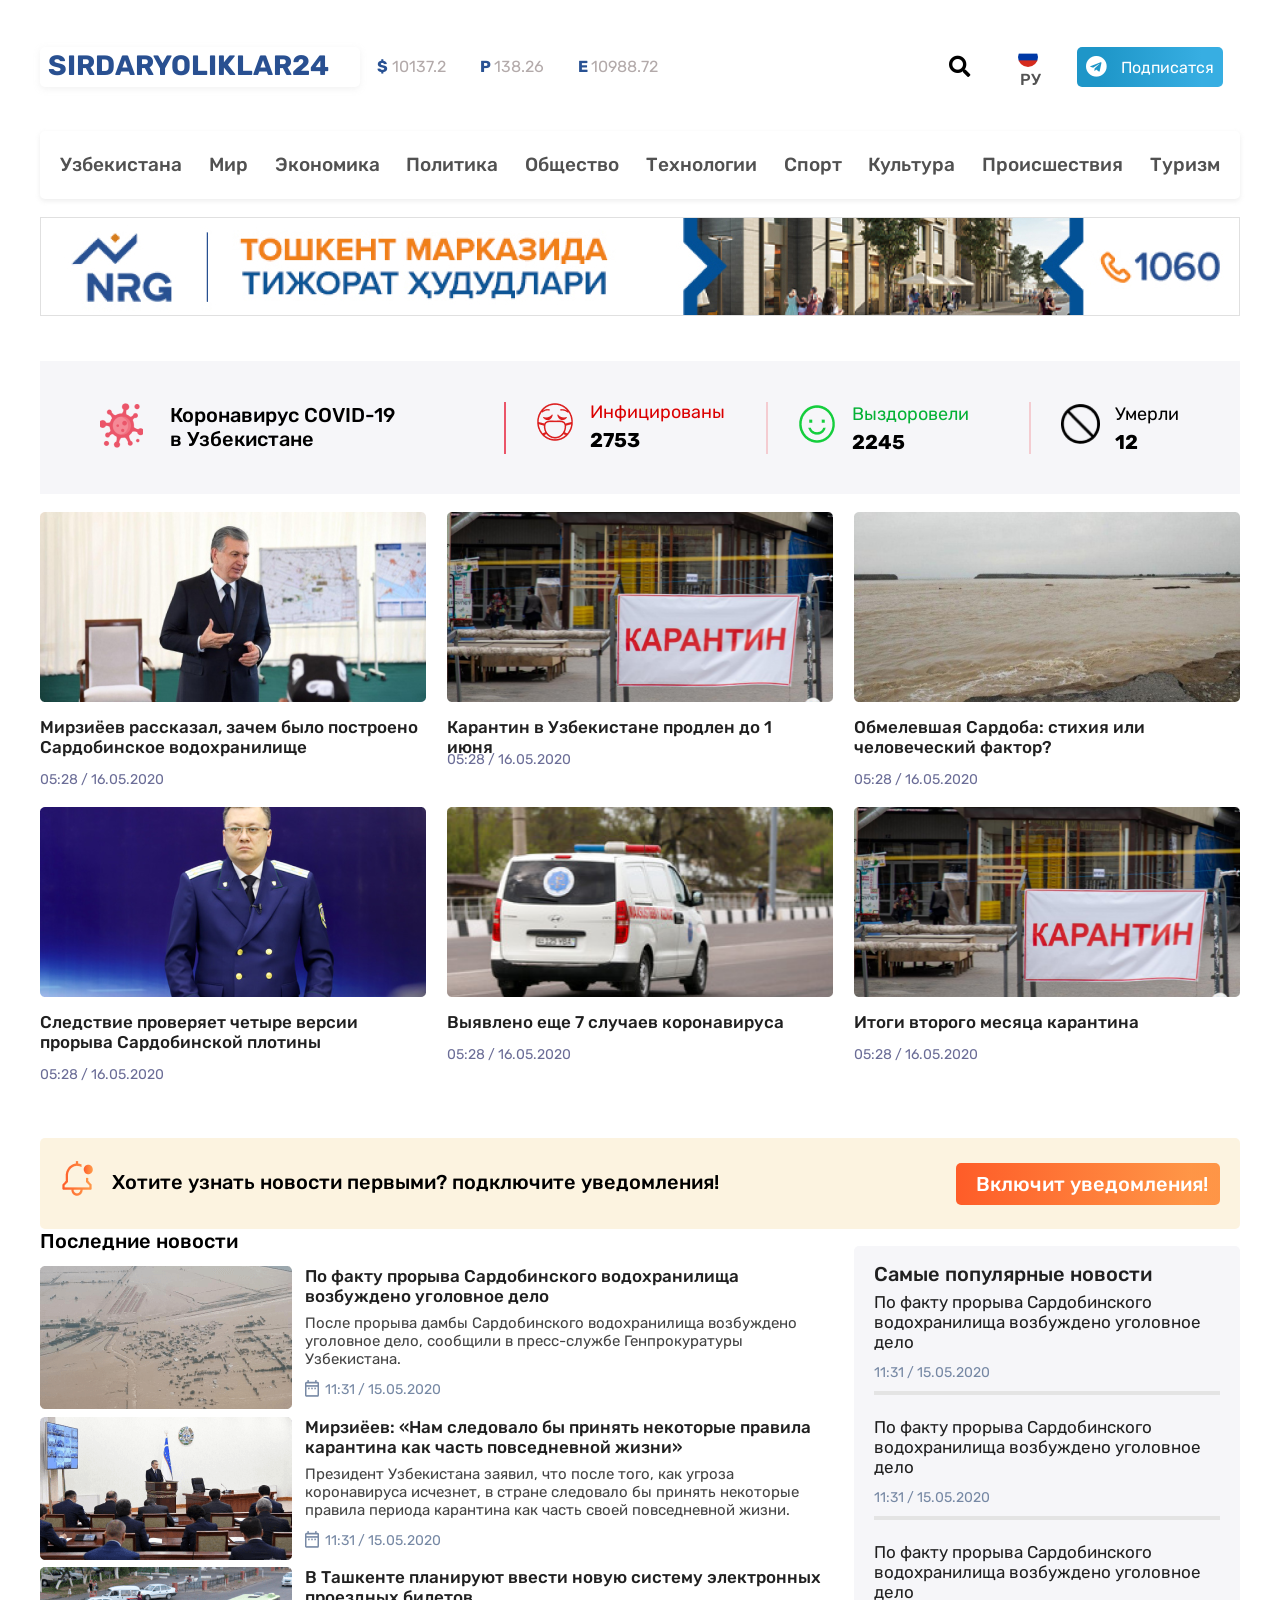
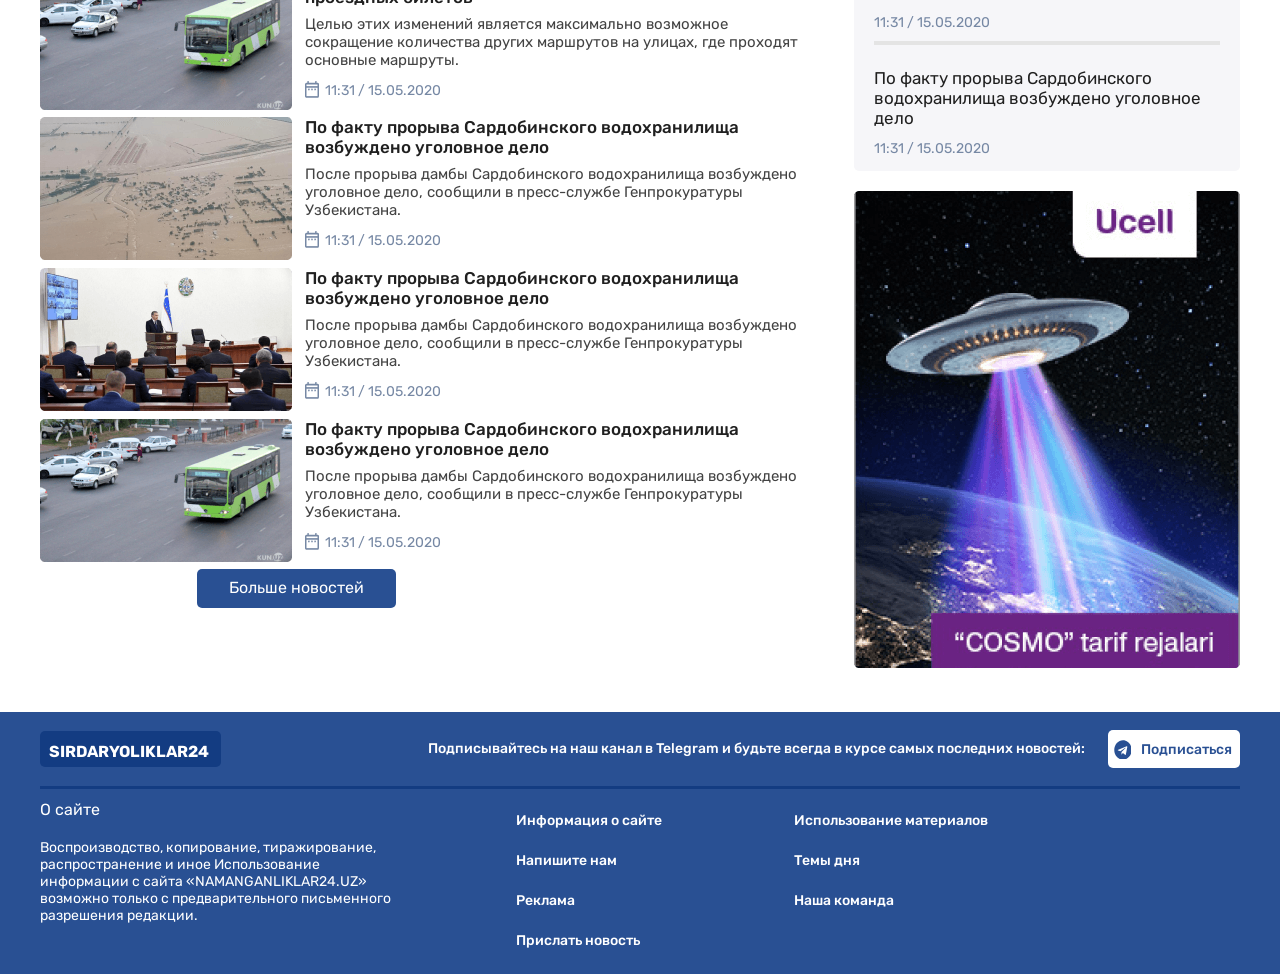
==== commit 82b6f36e: "class" ====
--- a/index.html
+++ b/index.html
@@ -4,7 +4,7 @@
     <meta charset="UTF-8">
     <meta http-equiv="X-UA-Compatible" content="IE=edge">
     <meta name="viewport" content="width=device-width, initial-scale=1.0">
-    <title>Namanganliklar-team 2</title>
+    <title>Sirdaryoliklar24</title>
     <link rel="preconnect" href="https://fonts.gstatic.com">
     <link href="https://fonts.googleapis.com/css2?family=Rubik:wght@400;500&display=swap" rel="stylesheet">
     <link rel="stylesheet" href="https://cdnjs.cloudflare.com/ajax/libs/font-awesome/5.15.3/css/all.min.css" integrity="sha512-iBBXm8fW90+nuLcSKlbmrPcLa0OT92xO1BIsZ+ywDWZCvqsWgccV3gFoRBv0z+8dLJgyAHIhR35VZc2oM/gI1w==" crossorigin="anonymous" referrerpolicy="no-referrer" />
@@ -17,7 +17,7 @@
             <div class="container">
                 <div class="box">
                     <div class="box__left left">
-                        <a class="left__link" href="#">NAMANGANLIKLAR24</a>
+                        <a class="left__link" href="#">SIRDARYOLIKLAR24</a>
                         <p class="left__lorem"><span class="left__span">$</span> 10137.2</p>
                         <p class="left__lorem"><span class="left__span">P </span>138.26 </p>
                         <p class="left__lorem"><span class="left__span">E </span>10988.72</p>
@@ -238,7 +238,7 @@
     <footer class="footer">
         <div class="footer__container">
             <div class="footer__up">
-                <h2 class="footer__heading">NAMANGANLIKLAR24</h2>
+                <h2 class="footer__heading">SIRDARYOLIKLAR24</h2>
                 <p class="footer__text">Подписывайтесь на наш канал в Telegram и будьте всегда в курсе самых последних новостей:</p>
                 <button class="btn"><a href="#" class="footer__link">Подписаться</a></button>
             </div>
